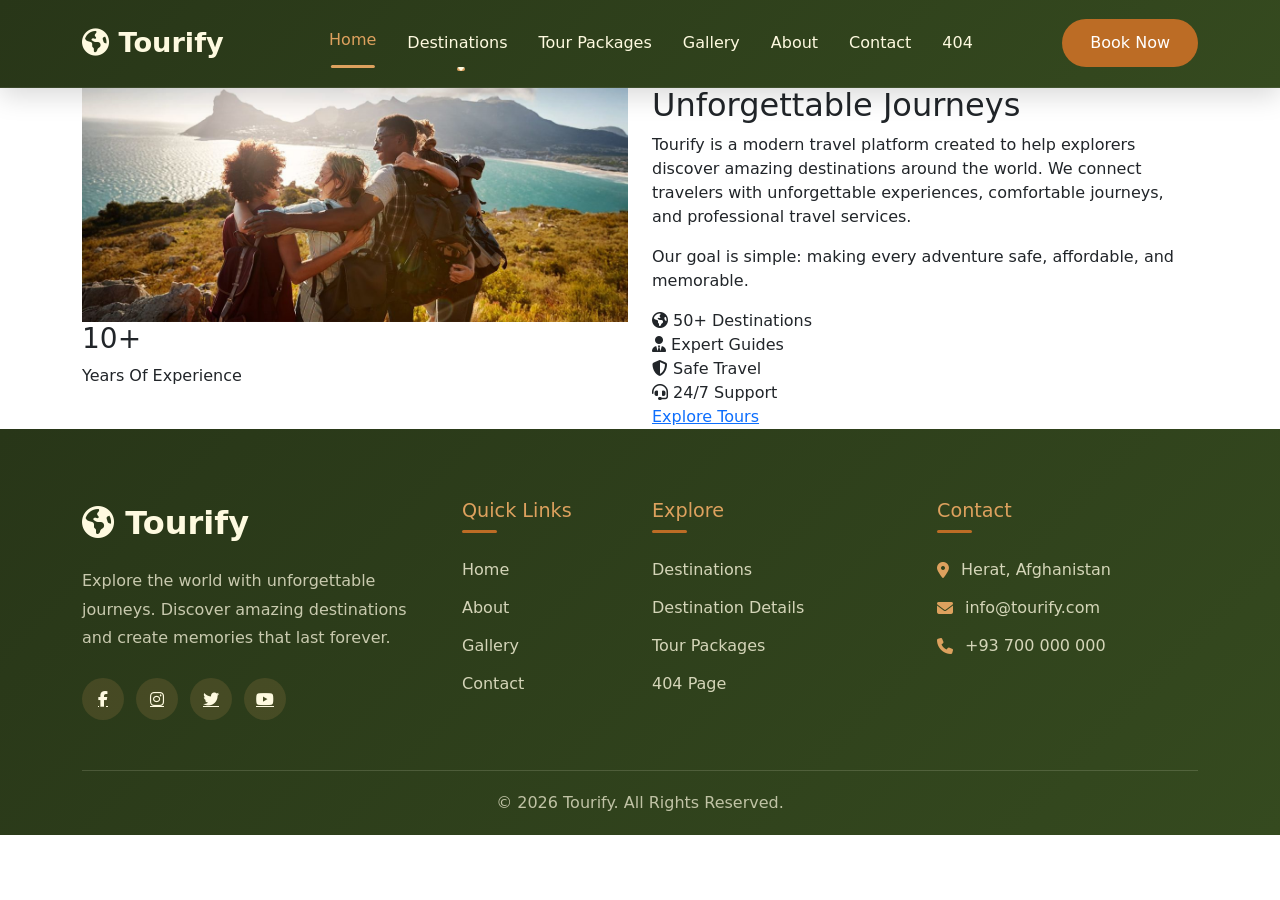
==== About.html @ 0b8f5178 "Create About page stylesheet" ====
<!doctype html>
<html lang="en">

<head>
    <meta charset="UTF-8" />
    <meta name="viewport" content="width=device-width, initial-scale=1.0" />
    <link href="https://cdn.jsdelivr.net/npm/bootstrap@5.3.8/dist/css/bootstrap.min.css" rel="stylesheet"
        integrity="sha384-sRIl4kxILFvY47J16cr9ZwB07vP4J8+LH7qKQnuqkuIAvNWLzeN8tE5YBujZqJLB" crossorigin="anonymous" />
    <link rel="stylesheet" href="https://cdnjs.cloudflare.com/ajax/libs/font-awesome/6.5.2/css/all.min.css" />
    <link rel="stylesheet" href="./CSS/Style.css" />
    <link rel="stylesheet" href="./CSS/about.css" />

    <title>Tourify</title>
</head>

<body>
    <!------------- NavBar Section ------------>

    <nav class="navbar navbar-expand-lg fixed-top custom-navbar mb-5">
        <div class="container">
            <a class="navbar-brand fw-bold" href="index.html">
                <i class="fa-solid fa-earth-americas"></i>
                Tourify
            </a>

            <button class="navbar-toggler border-0 shadow-none" type="button" data-bs-toggle="collapse"
                data-bs-target="#navbarNav">
                <span class="navbar-toggler-icon"></span>
            </button>

            <div class="collapse navbar-collapse" id="navbarNav">
                <ul class="navbar-nav mx-auto">
                    <li class="nav-item">
                        <a class="nav-link active" href="index.html">Home</a>
                    </li>

                    <li class="nav-item dropdown">
                        <a class="nav-link dropdown-toggle" href="#" data-bs-toggle="dropdown">
                            Destinations
                        </a>

                        <ul class="dropdown-menu">
                            <li>
                                <a class="dropdown-item" href="Destinations.html">Destinations
                                </a>
                            </li>

                            <li>
                                <a class="dropdown-item" href="DestinationsDetail.html">Destination Details</a>
                            </li>
                        </ul>
                    </li>

                    <li class="nav-item">
                        <a class="nav-link" href="TourPackages.html">Tour Packages </a>
                    </li>

                    <li class="nav-item">
                        <a class="nav-link" href="Gallery.html">Gallery </a>
                    </li>

                    <li class="nav-item">
                        <a class="nav-link" href="About.html">About</a>
                    </li>

                    <li class="nav-item">
                        <a class="nav-link" href="Contact.html">Contact</a>
                    </li>

                    <li class="nav-item">
                        <a class="nav-link" href="Notfound.html">404</a>
                    </li>
                </ul>

                <a href="#" class="book-btn"> Book Now</a>
            </div>
        </div>
    </nav>

    <!-- ================= ABOUT SECTION ================= -->

    <section class="about-section">
        <div class="container pt-3 mt-2">
            <div class="row align-items-center">
                <!-- Image Side -->

                <div class="col-lg-6" data-aos="fade-right">
                    <div class="about-image-box">
                        <img src="./images/destinationsImages/travelers.jpg" alt="Travel Experience"
                            class="img-fluid" />

                        <div class="experience-box">
                            <h3>10+</h3>

                            <p>Years Of Experience</p>
                        </div>
                    </div>
                </div>

                <!-- Content Side -->

                <div class="col-lg-6" data-aos="fade-left">
                    <span class="about-subtitle"> About Tourify </span>

                    <h2 class="about-title">
                        Discover The World With Unforgettable Journeys
                    </h2>

                    <p class="about-description">
                        Tourify is a modern travel platform created to help explorers
                        discover amazing destinations around the world. We connect
                        travelers with unforgettable experiences, comfortable journeys,
                        and professional travel services.
                    </p>

                    <p class="about-description">
                        Our goal is simple: making every adventure safe, affordable, and
                        memorable.
                    </p>

                    <!-- Features -->

                    <div class="about-features">
                        <div class="feature-item">
                            <i class="fa-solid fa-earth-americas"></i>

                            <span> 50+ Destinations </span>
                        </div>

                        <div class="feature-item">
                            <i class="fa-solid fa-user-tie"></i>

                            <span> Expert Guides </span>
                        </div>

                        <div class="feature-item">
                            <i class="fa-solid fa-shield-halved"></i>

                            <span> Safe Travel </span>
                        </div>

                        <div class="feature-item">
                            <i class="fa-solid fa-headset"></i>

                            <span> 24/7 Support </span>
                        </div>
                    </div>

                    <a href="TourPackages.html" class="about-btn"> Explore Tours </a>
                </div>
            </div>
        </div>
    </section>








    <footer class="footer">
        <div class="container">
            <div class="row gy-4">
                <!-- Brand -->
                <div class="col-lg-4 col-md-6">
                    <a href="#" class="footer-brand">
                        <i class="fa-solid fa-earth-americas"></i>
                        Tourify
                    </a>

                    <p class="footer-text">
                        Explore the world with unforgettable journeys.
                        Discover amazing destinations and create memories
                        that last forever.
                    </p>


                    <div class="social-links">

                        <a href="#">
                            <i class="fa-brands fa-facebook-f"></i>
                        </a>

                        <a href="#">
                            <i class="fa-brands fa-instagram"></i>
                        </a>

                        <a href="#">
                            <i class="fa-brands fa-twitter"></i>
                        </a>

                        <a href="#">
                            <i class="fa-brands fa-youtube"></i>
                        </a>

                    </div>

                </div>


                <!-- Quick Links -->
                <div class="col-lg-2 col-md-6">

                    <h5>Quick Links</h5>

                    <ul>

                        <li>
                            <a href="index.html">Home</a>
                        </li>

                        <li>
                            <a href="about.html">About</a>
                        </li>

                        <li>
                            <a href="gallery.html">Gallery</a>
                        </li>

                        <li>
                            <a href="contact.html">Contact</a>
                        </li>

                    </ul>

                </div>


                <!-- Explore -->
                <div class="col-lg-3 col-md-6">

                    <h5>Explore</h5>

                    <ul>

                        <li>
                            <a href="destinations.html">
                                Destinations
                            </a>
                        </li>

                        <li>
                            <a href="destination-details.html">
                                Destination Details
                            </a>
                        </li>

                        <li>
                            <a href="tour-packages.html">
                                Tour Packages
                            </a>
                        </li>

                        <li>
                            <a href="404.html">
                                404 Page
                            </a>
                        </li>

                    </ul>

                </div>


                <!-- Contact -->
                <div class="col-lg-3 col-md-6">

                    <h5>Contact</h5>

                    <ul class="contact-info">

                        <li>
                            <i class="fa-solid fa-location-dot"></i>
                            Herat, Afghanistan
                        </li>

                        <li>
                            <i class="fa-solid fa-envelope"></i>
                            info@tourify.com
                        </li>

                        <li>
                            <i class="fa-solid fa-phone"></i>
                            +93 700 000 000
                        </li>
                    </ul>
                </div>
            </div>


            <div class="footer-bottom">
                <p>
                    © 2026 Tourify. All Rights Reserved.
                </p>

            </div>

        </div>
    </footer>

    <script src="https://cdn.jsdelivr.net/npm/bootstrap@5.3.8/dist/js/bootstrap.bundle.min.js"
        crossorigin="anonymous"></script>
    <script>
        AOS.init({
            duration: 1000,
            once: true,
        });
    </script>
</body>

</html>
---- CSS/Style.css ----
:root {
  /* Main Brand Colors */
  --primary-color: #bc6c25;
  --secondary-color: #dda15e;

  /* Background Colors */
  --background-color: #fefae0;
  --section-bg: #f8f1d8;
  --card-bg: #ffffff;

  /* Dark Colors */
  --dark-color: #283618;
  --accent-color: #606c38;

  /* Text Colors */
  --heading-color: #283618;
  --text-color: #4a4a4a;
  --light-text: #fefae0;

  /* Border & Shadow */
  --border-color: rgba(40, 54, 24, 0.15);
  --shadow: 0 10px 30px rgba(40, 54, 24, 0.12);

  /* Effects */
  --transition: all 0.3s ease;
}


/* =========================
          NAVBAR
========================= */
.custom-navbar{
    position: fixed;
    top:0;
    left:0;
    width:100%;
    z-index:1000;
     background:linear-gradient(
        135deg,
        #283618,
        #354A1F
    );
    border-bottom:1px solid rgba(255,255,255,.08);
    padding:18px 0;
    transition:.4s;
    box-shadow:0 8px 25px rgba(0,0,0,.15);
}

.custom-navbar::before{
    display:none;
}
.navbar-brand {

  color: var(--light-text);

  font-size: 1.7rem;
  font-weight: 700;

  transition: var(--transition);
}


.navbar-brand:hover {
  color: var(--secondary-color);
}


.navbar-nav {
  gap: 15px;
}


.nav-link {

  color: var(--light-text);

  font-weight: 500;

  position: relative;

  transition: var(--transition);
}


.nav-link:hover,
.nav-link.active {

  color: var(--secondary-color) !important;

  transform: translateY(-3px);
}


.nav-link::after {

  content: "";

  position: absolute;

  left: 50%;
  bottom: -8px;

  width: 0;
  height: 3px;

  border-radius: 30px;

  background: var(--secondary-color);

  transition: .4s;

  transform: translateX(-50%);
}


.nav-link:hover::after,
.nav-link.active::after {

  width: 70%;
}



/* Dropdown */

.dropdown-menu {

  border: none;

  border-radius: 18px;

  overflow: hidden;

  padding: 10px;

  box-shadow: var(--shadow);

  animation: dropdown .35s ease;
}


.dropdown-item {

  border-radius: 10px;

  padding: 10px 16px;

  transition: var(--transition);
}


.dropdown-item:hover {

  background: var(--secondary-color);

  color: white;

  transform: translateX(5px);
}



/* Navbar Button */

.navbar-toggler {

  border: 1px solid rgba(255,255,255,.4);
}


.navbar-toggler-icon {

  filter: invert(1);
}


.book-btn {

  padding: 12px 28px;

  background: var(--primary-color);

  color: white;

  border-radius: 50px;

  text-decoration: none;

  transition: var(--transition);
}


.book-btn:hover {

  background: var(--secondary-color);

  color:white;

  transform: translateY(-4px);
}



@keyframes dropdown {

  from {

    opacity:0;

    transform:translateY(20px);

  }


  to {

    opacity:1;

    transform:translateY(0);

  }

}




/* =========================
          FOOTER
========================= */


.footer {

  background: linear-gradient(
    135deg,
    #283618,
    #354a1f
  );

  padding:70px 0 20px;

  color:var(--light-text);
}



.footer-brand {

  color:#fefae0;

  font-size:2rem;

  font-weight:700;

  text-decoration:none;

  display:inline-block;

  margin-bottom:20px;

  transition:var(--transition);
}



.footer-brand:hover {

  color:var(--secondary-color);

  transform:translateY(-3px);
}



.footer-text {

  color:rgba(254,250,224,.75);

  line-height:1.8;
}



.footer h5 {

  color:var(--secondary-color);

  font-size:1.2rem;

  margin-bottom:25px;

  position:relative;
}



.footer h5::after {

  content:"";

  display:block;

  width:35px;

  height:3px;

  background:var(--primary-color);

  margin-top:8px;

  border-radius:20px;
}



.footer ul {

  list-style:none;

  padding:0;
}



.footer ul li {

  margin-bottom:14px;
}



.footer ul li a {

  color:rgba(254,250,224,.8);

  text-decoration:none;

  transition:var(--transition);
}



.footer ul li a:hover {

  color:var(--secondary-color);

  padding-left:8px;
}



/* Social Links */


.social-links {

  display:flex;

  gap:12px;

  margin-top:25px;
}



.social-links a {

  width:42px;

  height:42px;

  display:flex;

  align-items:center;

  justify-content:center;

  border-radius:50%;

  background:rgba(221,161,94,.15);

  color:var(--light-text);

  transition:var(--transition);
}



.social-links a:hover {

  background:var(--primary-color);

  transform:translateY(-5px);
}




.contact-info li {

  display:flex;

  gap:12px;

  align-items:center;

  color:rgba(254,250,224,.8);
}



.contact-info i {

  color:var(--secondary-color);
}




.footer-bottom {

  margin-top:50px;

  padding-top:20px;

  text-align:center;

  border-top:1px solid rgba(254,250,224,.15);
}



.footer-bottom p {

  margin:0;

  color:rgba(254,250,224,.7);
}



@media(max-width:768px){

  .footer{

    text-align:center;

  }


  .social-links{

    justify-content:center;

  }


  .contact-info li{

    justify-content:center;

  }

}
/* ======================================================
                    HERO SLIDER
====================================================== */


.carousel-item {

  height:100vh;

  position:relative;

}


.carousel-item img {

  width:100%;

  height:100%;

  object-fit:cover;

}



.hero-overlay {

  position:absolute;

  inset:0;

  background:linear-gradient(
    rgba(40,54,24,.75),
    rgba(40,54,24,.55)
  );

}



.carousel-caption {

  position:absolute;

  top:50%;

  left:10%;

  right:auto;

  bottom:auto;

  transform:translateY(-50%);

  text-align:left;

  max-width:650px;

}



.hero-subtitle {

  display:inline-block;

  color:var(--light-text);

  background:rgba(254,250,224,.15);

  padding:10px 22px;

  border-radius:50px;

  margin-bottom:25px;

  font-weight:600;

  letter-spacing:1px;

  backdrop-filter:blur(5px);

}



.hero-title {

  color:white;

  font-size:4rem;

  font-weight:800;

  line-height:1.2;

  margin-bottom:25px;

}



.hero-title span {

  color:var(--secondary-color);

}



.hero-text {

  color:white;

  font-size:1.1rem;

  line-height:1.8;

  max-width:600px;

  margin-bottom:35px;

}



.hero-buttons {

  display:flex;

  gap:20px;

  flex-wrap:wrap;

}



.hero-btn-primary {

  padding:14px 34px;

  background:var(--primary-color);

  color:white;

  border-radius:50px;

  transition:var(--transition);

  font-weight:600;

  text-decoration:none;

}



.hero-btn-primary:hover {

  background:var(--secondary-color);

  color:white;

  transform:translateY(-5px);

}



.hero-btn-secondary {

  padding:14px 34px;

  border:2px solid white;

  color:white;

  border-radius:50px;

  transition:var(--transition);

  font-weight:600;

  text-decoration:none;

}



.hero-btn-secondary:hover {

  background:white;

  color:var(--dark-color);

  transform:translateY(-5px);

}



.carousel-indicators button {

  width:12px;

  height:12px;

  border-radius:50%;

}



.carousel-control-prev-icon,
.carousel-control-next-icon {

  background-color:rgba(255,255,255,.5);

  border-radius:50%;

  padding:25px;

}



/* Hero Responsive */


@media(max-width:992px){


  .carousel-caption{

    left:5%;

    right:5%;

    text-align:center;

  }


  .hero-title{

    font-size:3rem;

  }


  .hero-text{

    margin-left:auto;

    margin-right:auto;

  }


  .hero-buttons{

    justify-content:center;

  }

}



@media(max-width:768px){


  .carousel-item{

    min-height:100vh;

  }


  .hero-title{

    font-size:2.4rem;

  }


  .hero-text{

    font-size:1rem;

  }


  .hero-buttons{

    flex-direction:column;

    width:100%;

  }


  .hero-buttons a{

    width:100%;

    text-align:center;

  }

}



@media(max-width:576px){


  .carousel-item{

    height:90vh;

  }


  .hero-title{

    font-size:2.2rem;

  }


  .hero-text{

    font-size:.95rem;

  }

}





/* ======================================================
              POPULAR DESTINATIONS
====================================================== */


.destinations {

  background:var(--background-color);

}



.section-title h2 {

  color:var(--heading-color);

  font-size:2.8rem;

  font-weight:700;

  margin-bottom:15px;

}



.section-subtitle {

  display:inline-block;

  color:var(--primary-color);

  font-weight:600;

  letter-spacing:1px;

  margin-bottom:15px;

}



.section-title p {

  max-width:650px;

  margin:auto;

  color:var(--text-color);

}



.destination-card {

  background:var(--card-bg);

  border-radius:20px;

  overflow:hidden;

  box-shadow:var(--shadow);

  transition:var(--transition);

  height:100%;

}



.destination-card:hover {

  transform:translateY(-12px);

}



.destination-card img {

  width:100%;

  height:260px;

  object-fit:cover;

  transition:.5s;

}



.destination-card:hover img {

  transform:scale(1.08);

}



.destination-content {

  padding:25px;

}



.destination-content small {

  color:var(--primary-color);

  font-weight:600;

}



.destination-content h4 {

  color:var(--primary-color);

  margin:12px 0;

}



.destination-content p {

  margin-bottom:25px;

}



.destination-btn {

  display:inline-block;

  background:var(--primary-color);

  color:white;

  padding:12px 26px;

  border-radius:40px;

  transition:var(--transition);

  text-decoration:none;

}



.destination-btn:hover {

  background:var(--secondary-color);

  color:white;

}







/* ======================================================
                    FEATURED TOURS
====================================================== */


.wave-container {

  height:40vh;

  background:#606c38;

  position:relative;

}



.wave-container::before {

  content:"";

  width:100%;

  height:137px;

  position:absolute;

  bottom:-.3%;

  left:0;

  background-size:auto;

  background-repeat:repeat no-repeat;

  background-position:37vw bottom;

  background-image:url("data:image/svg+xml;utf8,<svg viewBox='0 0 1200 134' fill='none' xmlns='http://www.w3.org/2000/svg'><path d='M0 1C19.5523 3 32.2291 5 51.5 9C104.5 19 200 43 300 65C400 88 500 111 600 102C700 93 800 53 900 30C987.526 5 1085.36 -1 1150 0C1169.54 -1 1180.49 0 1200 1V134H1150C1100 134 1000 134 900 134C800 134 700 134 600 134C500 134 400 134 300 134C200 134 100 134 50 134H0V1.98128Z' fill='%23FFF5EE'/></svg>");

}



@media(max-width:850px){

  .wave-container::before{

    height:68.5px;

  }

}



.featured-tours {

  background:#606c38;

  padding:100px 0;

}



.section-description {

  max-width:650px;

  margin:auto;

  color:var(--light-text);

}





/* Tour Cards */


.tour-card {

  background:white;

  border-radius:24px;

  overflow:hidden;

  box-shadow:0 20px 40px rgba(0,0,0,.08);

  transition:.45s;

  position:relative;

}



.tour-card:hover {

  transform:translateY(-18px);

  box-shadow:0 30px 60px rgba(0,0,0,.18);

}



.tour-image {

  position:relative;

  overflow:hidden;

}



.tour-image img {

  width:100%;

  height:260px;

  object-fit:cover;

  transition:.6s;

}



.tour-card:hover .tour-image img {

  transform:scale(1.12);

}



.tour-badge {

  position:absolute;

  top:18px;

  left:18px;

  background:var(--primary-color);

  color:white;

  padding:8px 18px;

  border-radius:30px;

  font-size:.85rem;

  font-weight:600;

}



.tour-content {

  padding:28px;

}



.tour-top {

  display:flex;

  justify-content:space-between;

  align-items:center;

  margin-bottom:18px;

}



.tour-top h4 {

  color:var(--heading-color);

  font-size:1.45rem;

}



.tour-rating {

  color:#f4b400;

  font-weight:700;

}



.tour-content p {

  color:var(--text-color);

  margin-bottom:25px;

}



.tour-info {

  display:flex;

  justify-content:space-between;

  margin-bottom:28px;

  color:var(--accent-color);

  font-size:.95rem;

}



.tour-info i {

  margin-right:8px;

}



.tour-bottom {

  display:flex;

  justify-content:space-between;

  align-items:center;

}



.tour-bottom h3 {

  color:var(--primary-color);

  font-size:2rem;

  margin:0;

}



.tour-btn {

  padding:12px 26px;

  border-radius:40px;

  background:var(--primary-color);

  color:white;

  text-decoration:none;

  transition:.35s;

  font-weight:600;

}



.tour-btn:hover {

  background:var(--secondary-color);

  color:white;

  transform:translateY(-3px);

}
/* ======================================================
              WHY CHOOSE TOURIFY
====================================================== */


.why-tourify {

  background:var(--background-color);

}



.feature-card {

  background:rgba(96,108,56,.35);

  padding:45px 30px;

  border-radius:22px;

  text-align:center;

  box-shadow:var(--shadow);

  transition:var(--transition);

  height:100%;

}



.feature-card:hover {

  transform:translateY(-12px);

}



.feature-icon {

  width:90px;

  height:90px;

  margin:0 auto 25px;

  border-radius:50%;

  display:flex;

  justify-content:center;

  align-items:center;

  background:rgba(188,108,37,.1);

  transition:.4s;

}



.feature-icon i {

  font-size:2rem;

  color:var(--primary-color);

}



.feature-card:hover .feature-icon {

  background:var(--primary-color);

  transform:rotate(12deg);

}



.feature-card:hover .feature-icon i {

  color:white;

}



.feature-card h4 {

  color:var(--heading-color);

  margin-bottom:15px;

}



.feature-card p {

  color:#d68f3e;

  margin-bottom:0;

}







/* ======================================================
                    TESTIMONIALS
====================================================== */


.testimonials {

  background:var(--section-bg);

}



.testimonial-card {

  background:white;

  padding:40px 30px;

  text-align:center;

  border-radius:25px;

  box-shadow:var(--shadow);

  transition:var(--transition);

  height:100%;

}



.testimonial-card:hover {

  transform:translateY(-12px);

}



.customer-image {

  width:90px;

  height:90px;

  margin:0 auto 20px;

  overflow:hidden;

  border-radius:50%;

  border:4px solid var(--secondary-color);

}



.customer-image img {

  width:100%;

  height:100%;

  object-fit:cover;

}



.rating {

  margin-bottom:20px;

}



.rating i {

  color:#f4b400;

  font-size:1rem;

}



.testimonial-card p {

  font-style:italic;

  color:var(--text-color);

  margin-bottom:25px;

}



.testimonial-card h4 {

  color:var(--heading-color);

  margin-bottom:5px;

}



.testimonial-card span {

  color:var(--primary-color);

  font-size:.9rem;

}







/* ======================================================
                    CTA SECTION
====================================================== */


.cta-section {

  background:

  linear-gradient(
    90deg,
    rgba(109,116,61,.85),
    rgba(226,173,104,.85)
  ),

  url("../Images/cta-bg.jpg") center/cover no-repeat;


  padding:100px 0;

  position:relative;

}



.cta-content {

  max-width:750px;

  margin:auto;

}



.cta-subtitle {

  color:var(--secondary-color);

  font-weight:600;

  letter-spacing:2px;

  text-transform:uppercase;

}



.cta-content h2 {

  color:var(--accent-color);

  font-size:3rem;

  margin:20px 0;

  font-weight:700;

}



.cta-content p {

  color:#dea15e;

  font-size:1.1rem;

  margin-bottom:35px;

}



.cta-btn {

  display:inline-block;

  padding:15px 40px;

  background:var(--primary-color);

  color:white;

  border-radius:50px;

  font-weight:600;

  text-decoration:none;

  transition:var(--transition);

}



.cta-btn:hover {

  background:var(--secondary-color);

  color:white;

  transform:translateY(-5px);

}







/* ======================================================
                GLOBAL ANIMATIONS
====================================================== */


.hero,
.destinations,
.featured-tours,
.why-tourify,
.testimonials,
.cta-section {

  animation:fadeUp 1s ease;

}



@keyframes fadeUp {

  from {

    opacity:0;

    transform:translateY(40px);

  }


  to {

    opacity:1;

    transform:translateY(0);

  }

}







/* ======================================================
                RESPONSIVE NAVBAR
====================================================== */


@media(max-width:992px){


  .custom-navbar .navbar-collapse {

    background:var(--dark-color);

    padding:20px;

    border-radius:20px;

    margin-top:15px;

  }


  .navbar-nav {

    text-align:center;

  }


  .book-btn {

    display:block;

    text-align:center;

    margin-top:15px;

  }

}
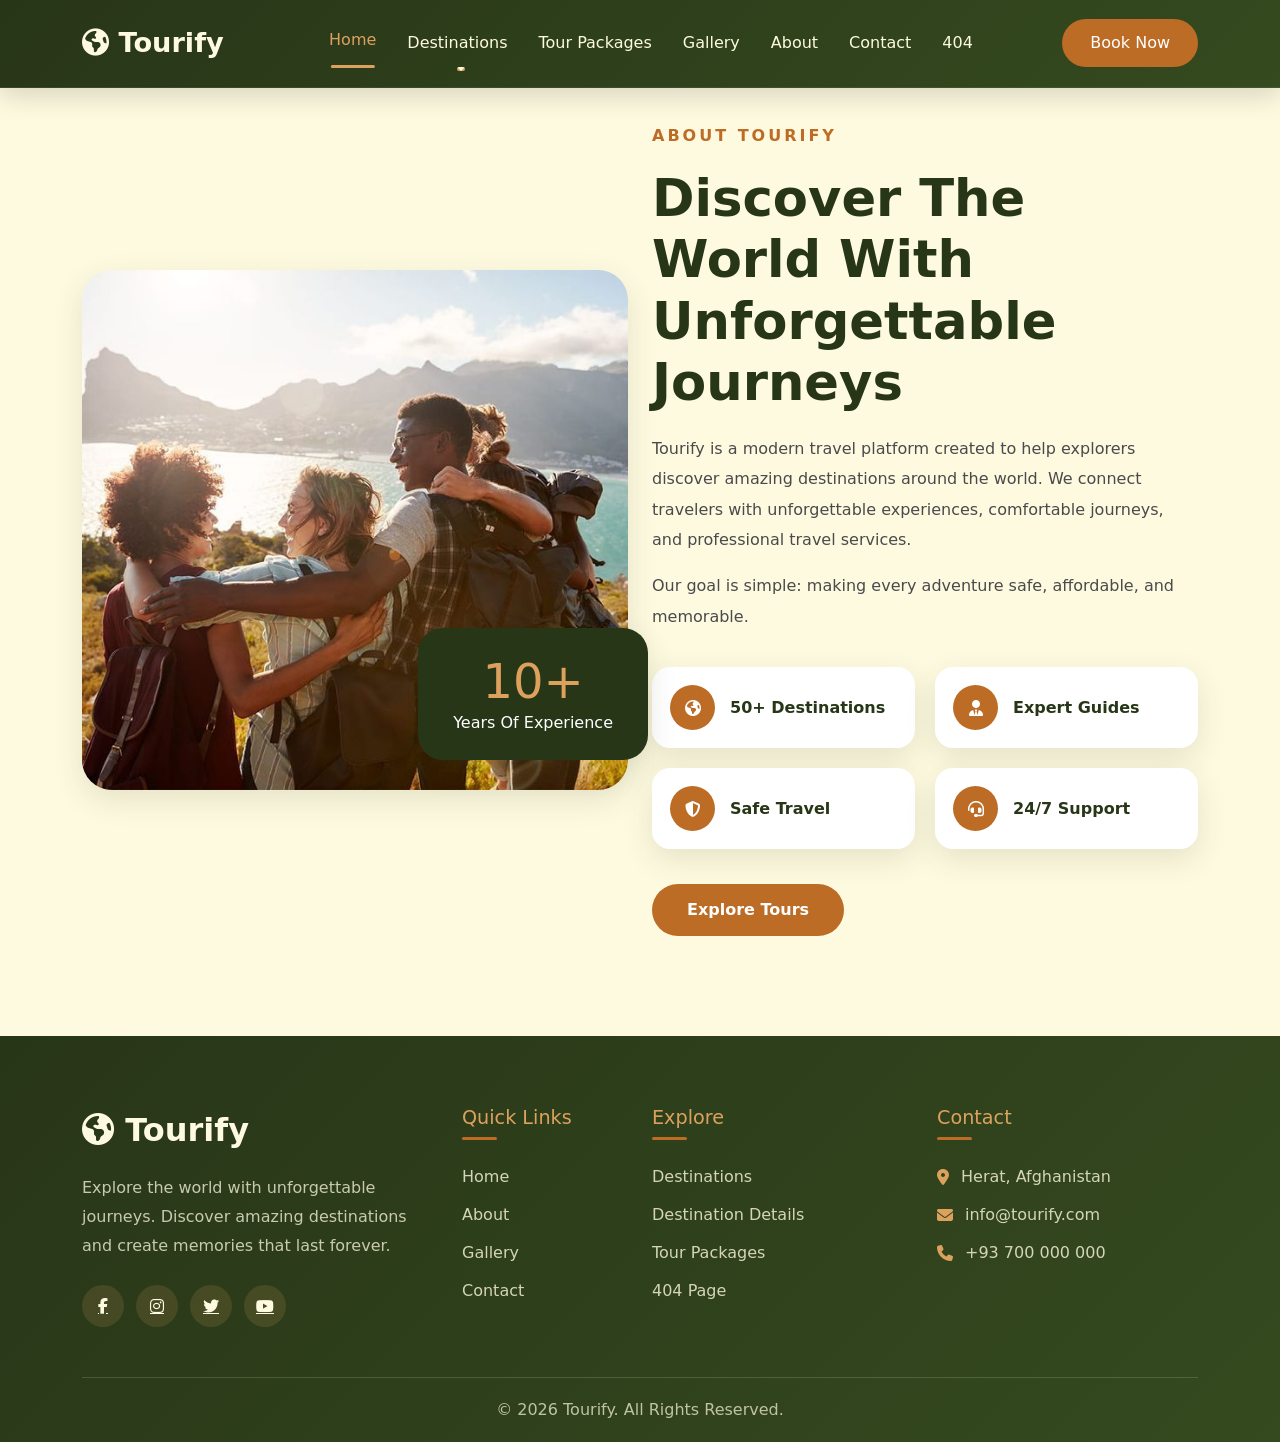
==== commit 9670b76c: "add link style to page" ====
--- a/About.html
+++ b/About.html
@@ -8,9 +8,9 @@
         integrity="sha384-sRIl4kxILFvY47J16cr9ZwB07vP4J8+LH7qKQnuqkuIAvNWLzeN8tE5YBujZqJLB" crossorigin="anonymous" />
     <link rel="stylesheet" href="https://cdnjs.cloudflare.com/ajax/libs/font-awesome/6.5.2/css/all.min.css" />
     <link rel="stylesheet" href="./CSS/Style.css" />
-    <link rel="stylesheet" href="./CSS/about.css" />
-
-    <title>Tourify</title>
+    <link rel="stylesheet" href="./CSS/About.css" />
+
+    <title>About</title>
 </head>
 
 <body>
--- a/CSS/About.css
+++ b/CSS/About.css
@@ -0,0 +1,532 @@
+:root {
+    /* Main Brand Colors */
+    --primary-color: #BC6C25;
+    --secondary-color: #DDA15E;
+
+    /* Background Colors */
+    --background-color: #FEFAE0;
+    --section-bg: #F8F1D8;
+    --card-bg: #FFFFFF;
+
+    /* Dark Colors */
+    --dark-color: #283618;
+    --accent-color: #606C38;
+
+    /* Text Colors */
+    --heading-color: #283618;
+    --text-color: #4A4A4A;
+    --light-text: #FEFAE0;
+
+    /* Border & Shadow */
+    --border-color: rgba(40, 54, 24, 0.15);
+    --shadow: 0 10px 30px rgba(40, 54, 24, 0.12);
+
+    /* Effects */
+    --transition: all 0.3s ease;
+}
+
+/* ====NAVBAR==== */
+.custom-navbar {
+    position: fixed;
+    top: 0;
+    left: 0;
+    width: 100%;
+    z-index: 1000;
+    background: linear-gradient(135deg,
+            #283618,
+            #354A1F);
+    border-bottom: 1px solid rgba(255, 255, 255, .08);
+    padding: 18px 0;
+    transition: .4s;
+    box-shadow: 0 8px 25px rgba(0, 0, 0, .15);
+}
+
+.custom-navbar::before {
+    display: none;
+}
+
+.navbar-brand {
+    color: var(--light-text);
+    font-size: 1.7rem;
+    font-weight: 700;
+}
+
+.navbar-brand:hover {
+    color: var(--secondary-color);
+}
+
+.navbar-nav {
+    gap: 15px;
+}
+
+.nav-link {
+    color: var(--light-text);
+    font-weight: 500;
+    position: relative;
+    transition: .35s;
+}
+
+.nav-link:hover {
+    color: var(--secondary-color);
+    transform: translateY(-3px);
+}
+
+.nav-link::after {
+    content: "";
+    position: absolute;
+    left: 50%;
+    bottom: -8px;
+    width: 0;
+    height: 3px;
+    border-radius: 30px;
+    background: var(--secondary-color);
+    transition: .4s;
+    transform: translateX(-50%);
+}
+
+.nav-link:hover::after,
+.nav-link.active::after {
+    width: 70%;
+}
+
+.nav-link:hover,
+.nav-link.active {
+    color: var(--secondary-color) !important;
+    transform: translateY(-3px);
+}
+
+.dropdown-menu {
+    border: none;
+    border-radius: 18px;
+    overflow: hidden;
+    padding: 10px;
+    box-shadow: var(--shadow);
+    animation: dropdown .35s ease;
+}
+
+.dropdown-item {
+    border-radius: 10px;
+    padding: 10px 16px;
+    transition: .3s;
+}
+
+.dropdown-item:hover {
+    background: var(--secondary-color);
+    color: white;
+    transform: translateX(5px);
+
+}
+
+.navbar-toggler {
+    border: 1px solid rgba(255, 255, 255, .4);
+}
+
+.navbar-toggler-icon {
+    filter: invert(1);
+}
+
+.book-btn {
+    padding: 12px 28px;
+    background: var(--primary-color);
+    color: white;
+    border-radius: 50px;
+    text-decoration: none;
+    transition: .35s;
+}
+
+.book-btn:hover {
+    background: var(--secondary-color);
+    transform: translateY(-4px);
+    color: white;
+}
+
+@keyframes dropdown {
+
+    from {
+        opacity: 0;
+        transform: translateY(20px);
+    }
+
+    to {
+        opacity: 1;
+        transform: translateY(0);
+
+    }
+}
+
+
+/* =====================================
+            ABOUT SECTION
+===================================== */
+
+.about-section {
+    background: var(--background-color);
+
+    padding: 100px 0;
+
+    overflow: hidden;
+}
+
+/* IMAGE */
+
+.about-image-box {
+    position: relative;
+}
+
+.about-image-box img {
+    width: 100%;
+
+    height: 520px;
+
+    object-fit: cover;
+
+    border-radius: 30px;
+
+    box-shadow: var(--shadow);
+
+    transition: 0.5s;
+}
+
+.about-image-box:hover img {
+    transform: scale(1.03);
+}
+
+/* EXPERIENCE CARD */
+
+.experience-box {
+    position: absolute;
+
+    bottom: 30px;
+
+    right: -20px;
+
+    background: var(--dark-color);
+
+    color: white;
+
+    padding: 25px 35px;
+
+    border-radius: 25px;
+
+    text-align: center;
+
+    box-shadow: var(--shadow);
+
+    animation: floating 3s infinite ease-in-out;
+}
+
+.experience-box h3 {
+    color: var(--secondary-color);
+
+    font-size: 3rem;
+
+    margin: 0;
+}
+
+.experience-box p {
+    color: white;
+
+    margin: 0;
+}
+
+@keyframes floating {
+    0% {
+        transform: translateY(0);
+    }
+
+    50% {
+        transform: translateY(-12px);
+    }
+
+    100% {
+        transform: translateY(0);
+    }
+}
+
+/* TEXT */
+
+.about-subtitle {
+    color: var(--primary-color);
+
+    font-weight: 700;
+
+    letter-spacing: 3px;
+
+    text-transform: uppercase;
+}
+
+.about-title {
+    color: var(--heading-color);
+
+    font-size: 3.2rem;
+
+    font-weight: 800;
+
+    margin: 20px 0;
+
+    line-height: 1.2;
+}
+
+.about-description {
+    color: var(--text-color);
+
+    line-height: 1.9;
+}
+
+/* FEATURES */
+
+.about-features {
+    display: grid;
+
+    grid-template-columns: repeat(2, 1fr);
+
+    gap: 20px;
+
+    margin: 35px 0;
+}
+
+.feature-item {
+    background: white;
+
+    padding: 18px;
+
+    border-radius: 18px;
+
+    display: flex;
+
+    align-items: center;
+
+    gap: 15px;
+
+    box-shadow: var(--shadow);
+
+    transition: 0.35s;
+}
+
+.feature-item:hover {
+    transform: translateY(-8px);
+}
+
+.feature-item i {
+    width: 45px;
+
+    height: 45px;
+
+    border-radius: 50%;
+
+    background: var(--primary-color);
+
+    color: white;
+
+    display: flex;
+
+    align-items: center;
+
+    justify-content: center;
+}
+
+.feature-item span {
+    color: var(--heading-color);
+
+    font-weight: 600;
+}
+
+/* BUTTON */
+
+.about-btn {
+    display: inline-block;
+
+    padding: 14px 35px;
+
+    border-radius: 50px;
+
+    background: var(--primary-color);
+
+    color: white;
+
+    text-decoration: none;
+
+    font-weight: 600;
+
+    transition: 0.4s;
+}
+
+.about-btn:hover {
+    background: var(--secondary-color);
+
+    transform: translateY(-5px);
+
+    color: white;
+}
+
+/* RESPONSIVE */
+
+@media (max-width: 992px) {
+    .about-title {
+        font-size: 2.5rem;
+    }
+
+    .about-image-box img {
+        height: 420px;
+    }
+
+    .experience-box {
+        right: 10px;
+    }
+}
+
+@media (max-width: 576px) {
+    .about-features {
+        grid-template-columns: 1fr;
+    }
+
+    .about-title {
+        font-size: 2rem;
+    }
+}
+
+/* ====FOOTER==== */
+.footer {
+    background: linear-gradient(135deg,
+            #283618,
+            #354A1F);
+
+    padding: 70px 0 20px;
+
+    color: var(--light-text);
+
+}
+
+.footer-brand {
+    color: #FEFAE0;
+    font-size: 2rem;
+    font-weight: 700;
+    text-decoration: none;
+    display: inline-block;
+    margin-bottom: 20px;
+    transition: .3s;
+
+}
+
+.footer-brand:hover {
+    color: var(--secondary-color);
+    transform: translateY(-3px);
+}
+
+.footer-text {
+    color: rgba(254, 250, 224, .75);
+    line-height: 1.8;
+
+}
+
+.footer h5 {
+
+    color: var(--secondary-color);
+    font-size: 1.2rem;
+    margin-bottom: 25px;
+    position: relative;
+
+}
+
+.footer h5::after {
+    content: "";
+    display: block;
+    width: 35px;
+    height: 3px;
+    background: var(--primary-color);
+    margin-top: 8px;
+    border-radius: 20px;
+}
+
+.footer ul {
+    list-style: none;
+    padding: 0;
+
+}
+
+.footer ul li {
+    margin-bottom: 14px;
+}
+
+.footer ul li a {
+    color: rgba(254, 250, 224, .8);
+    text-decoration: none;
+    transition: .3s;
+
+}
+
+.footer ul li a:hover {
+    color: var(--secondary-color);
+    padding-left: 8px;
+}
+
+.social-links {
+    display: flex;
+    gap: 12px;
+    margin-top: 25px;
+
+}
+
+.social-links a {
+    width: 42px;
+    height: 42px;
+    display: flex;
+    align-items: center;
+    justify-content: center;
+    border-radius: 50%;
+    background: rgba(221, 161, 94, .15);
+    color: var(--light-text);
+    transition: .3s;
+
+}
+
+.social-links a:hover {
+    background: var(--primary-color);
+    transform: translateY(-5px);
+}
+
+.contact-info li {
+    display: flex;
+    gap: 12px;
+    align-items: center;
+    color: rgba(254, 250, 224, .8);
+
+}
+
+.contact-info i {
+
+    color: var(--secondary-color);
+}
+
+.footer-bottom {
+    margin-top: 50px;
+    padding-top: 20px;
+    text-align: center;
+    border-top: 1px solid rgba(254, 250, 224, .15);
+}
+
+.footer-bottom p {
+
+    margin: 0;
+    color: rgba(254, 250, 224, .7);
+}
+
+@media(max-width:768px) {
+    .footer {
+
+        text-align: center;
+
+    }
+
+    .social-links {
+
+        justify-content: center;
+
+    }
+
+    .contact-info li {
+
+        justify-content: center;
+
+    }
+}
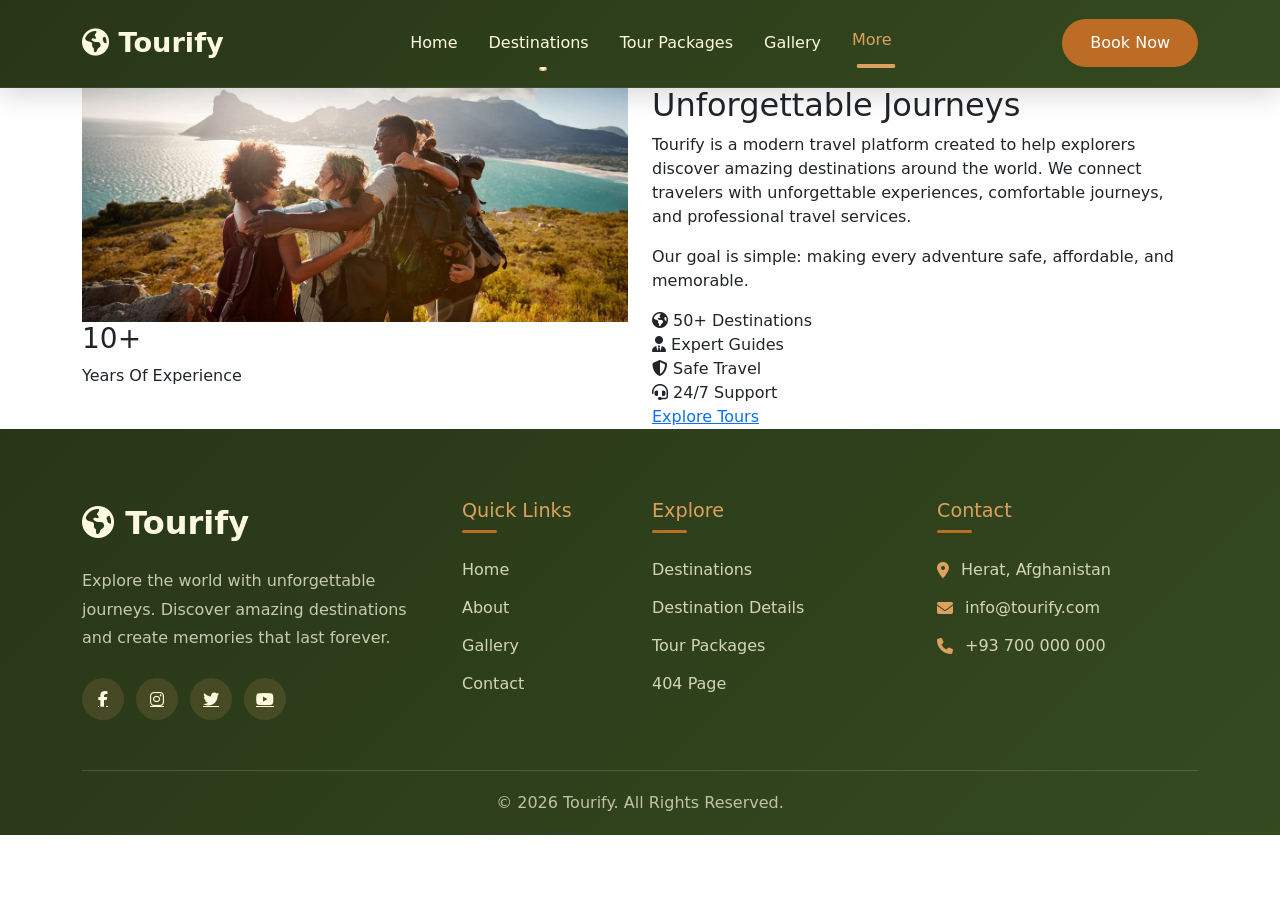
==== commit 4723e3f0: "made the final changes" ====
--- a/About.html
+++ b/About.html
@@ -6,18 +6,19 @@
     <meta name="viewport" content="width=device-width, initial-scale=1.0" />
     <link href="https://cdn.jsdelivr.net/npm/bootstrap@5.3.8/dist/css/bootstrap.min.css" rel="stylesheet"
         integrity="sha384-sRIl4kxILFvY47J16cr9ZwB07vP4J8+LH7qKQnuqkuIAvNWLzeN8tE5YBujZqJLB" crossorigin="anonymous" />
+    <link rel="icon" type="image/png" href="./assets/logo.png">
     <link rel="stylesheet" href="https://cdnjs.cloudflare.com/ajax/libs/font-awesome/6.5.2/css/all.min.css" />
     <link rel="stylesheet" href="./CSS/Style.css" />
-    <link rel="stylesheet" href="./CSS/About.css" />
-
-    <title>About</title>
+    <link rel="stylesheet" href="./CSS/about.css" />
+
+    <title>Tourify</title>
 </head>
 
 <body>
     <!------------- NavBar Section ------------>
-
-    <nav class="navbar navbar-expand-lg fixed-top custom-navbar mb-5">
+ <nav class="navbar navbar-expand-lg fixed-top custom-navbar">
         <div class="container">
+
             <a class="navbar-brand fw-bold" href="index.html">
                 <i class="fa-solid fa-earth-americas"></i>
                 Tourify
@@ -25,29 +26,35 @@
 
             <button class="navbar-toggler border-0 shadow-none" type="button" data-bs-toggle="collapse"
                 data-bs-target="#navbarNav">
+
                 <span class="navbar-toggler-icon"></span>
+
             </button>
 
             <div class="collapse navbar-collapse" id="navbarNav">
+
                 <ul class="navbar-nav mx-auto">
+
                     <li class="nav-item">
-                        <a class="nav-link active" href="index.html">Home</a>
+                        <a class="nav-link " href="index.html">Home</a>
                     </li>
 
                     <li class="nav-item dropdown">
-                        <a class="nav-link dropdown-toggle" href="#" data-bs-toggle="dropdown">
+
+                        <a class="nav-link dropdown-toggle " href="#" data-bs-toggle="dropdown">
                             Destinations
                         </a>
 
                         <ul class="dropdown-menu">
+
                             <li>
-                                <a class="dropdown-item" href="Destinations.html">Destinations
-                                </a>
+                                <a class="dropdown-item" href="Destinations.html">Destinations </a>
                             </li>
 
                             <li>
                                 <a class="dropdown-item" href="DestinationsDetail.html">Destination Details</a>
                             </li>
+
                         </ul>
                     </li>
 
@@ -59,17 +66,22 @@
                         <a class="nav-link" href="Gallery.html">Gallery </a>
                     </li>
 
-                    <li class="nav-item">
-                        <a class="nav-link" href="About.html">About</a>
-                    </li>
-
-                    <li class="nav-item">
-                        <a class="nav-link" href="Contact.html">Contact</a>
-                    </li>
-
-                    <li class="nav-item">
-                        <a class="nav-link" href="Notfound.html">404</a>
-                    </li>
+                    <li class="nav-item dropdown">
+
+                        <a class="nav-link dropdown-toggle active" data-bs-toggle="dropdown">
+
+                            More
+
+                        </a>
+
+                        <ul class="dropdown-menu">
+
+                            <li><a class="dropdown-item" href="About.html">About</a></li>
+                            <li><a class="dropdown-item" href="Contact.html">Contact</a></li>
+                        </ul>
+
+                    </li>
+
                 </ul>
 
                 <a href="#" class="book-btn"> Book Now</a>
